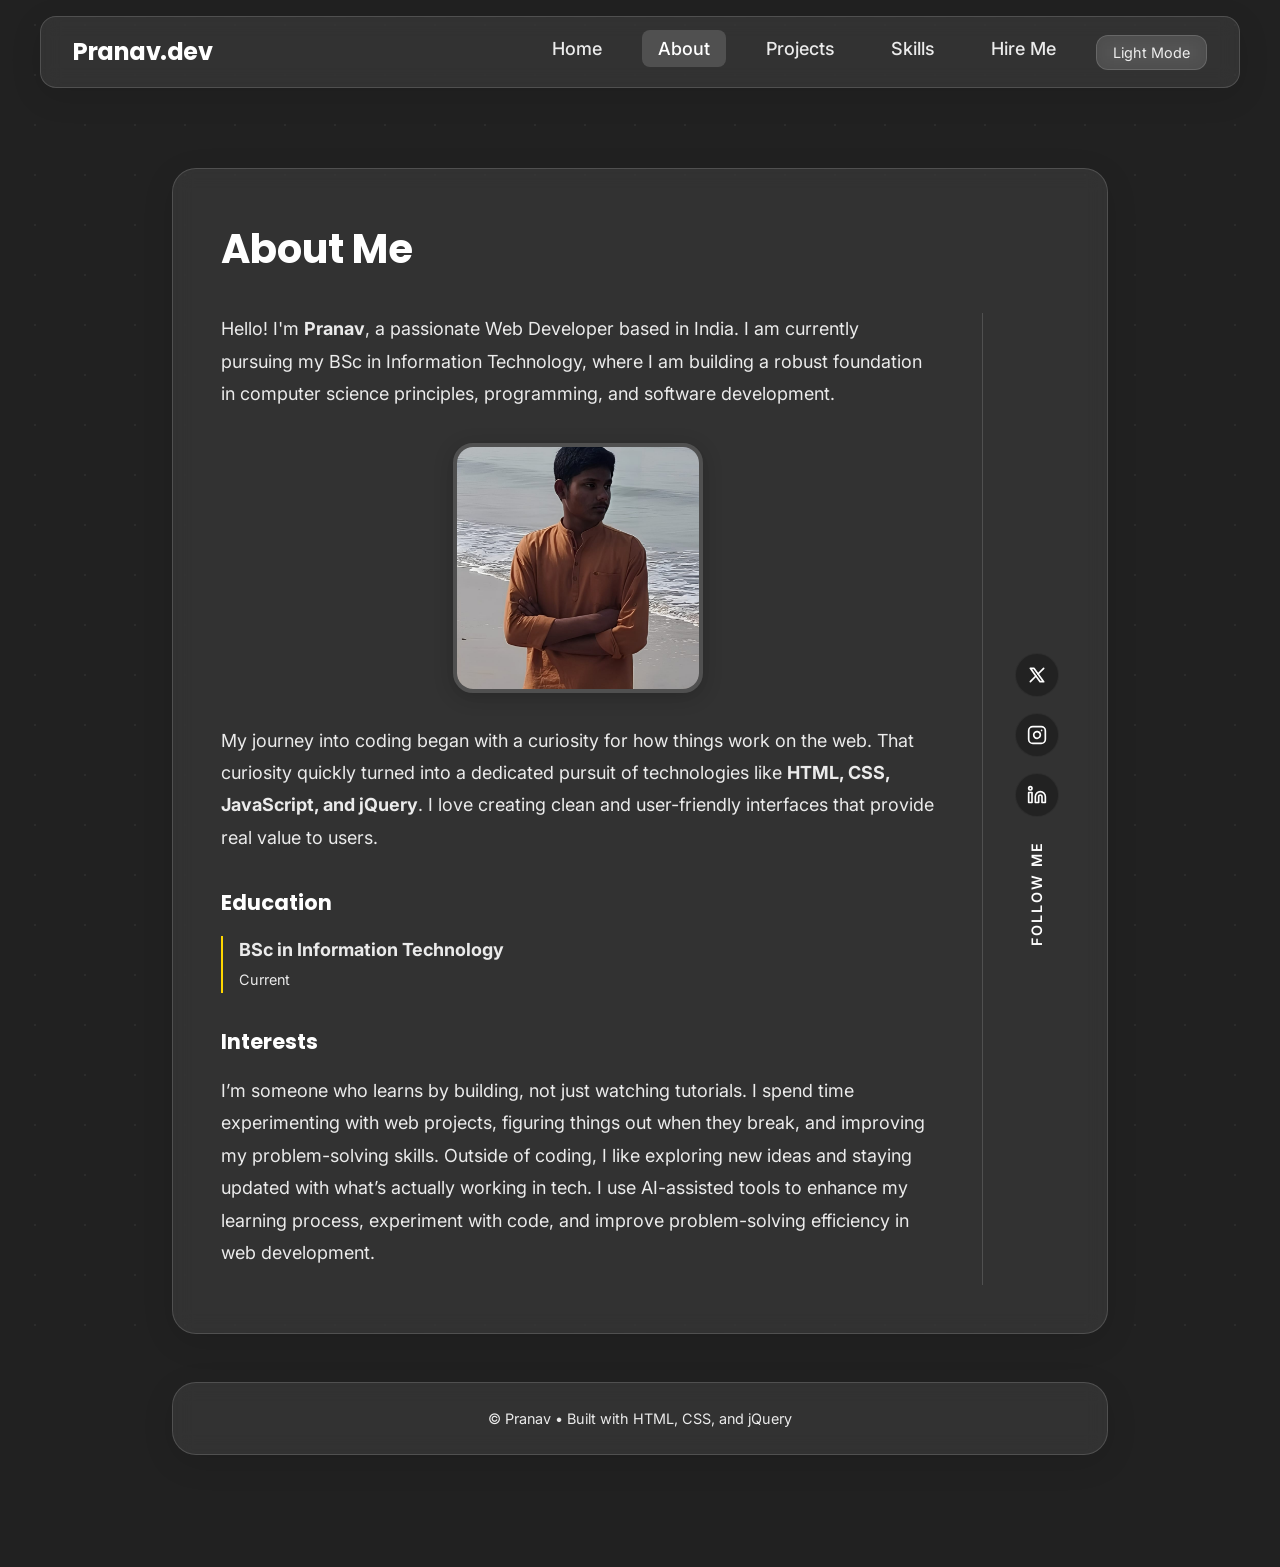
==== about.html @ 515a45e8 "Added Portfolio Website" ====
<!DOCTYPE html>
<html lang="en">

<head>
    <meta charset="UTF-8" />
    <meta name="viewport" content="width=device-width, initial-scale=1.0" />
    <title>About Me | Pranav</title>
    <link rel="preconnect" href="https://fonts.googleapis.com">
    <link rel="preconnect" href="https://fonts.gstatic.com" crossorigin>
    <link href="https://fonts.googleapis.com/css2?family=Poppins:wght@400;600;700&family=Inter:wght@400&display=swap"
        rel="stylesheet">
    <link rel="stylesheet" href="style.css">
    <script src="https://code.jquery.com/jquery-3.7.1.min.js"></script>
</head>

<body>
    <header>
        <nav class="glass">
            <div class="logo">Pranav.dev</div>
            <ul>
                <li><a href="index.html" class="nav-link">Home</a></li>
                <li><a href="about.html" class="nav-link active">About</a></li>
                <li><a href="projects.html" class="nav-link">Projects</a></li>
                <li><a href="skills.html" class="nav-link">Skills</a></li>
                <li><a href="hire.html" class="nav-link">Hire Me</a></li>
                <li><button id="theme-toggle" class="filter-btn" style="padding: 0.5rem 1rem;">Light Mode</button></li>
            </ul>
        </nav>
    </header>

    <main>
        <section id="about-detailed" class="glass">
            <h2>About Me</h2>
            <div class="contact-wrapper">

                <div class="contact-left">
                    <p>
                        Hello! I'm <strong>Pranav</strong>, a passionate Web Developer based in India. I am currently
                        pursuing my BSc in Information Technology, where I am building a robust foundation in computer
                        science principles, programming, and software development.
                    </p>
                    <div class="hero-image" style="margin: 2rem auto; width: 250px; height: 250px;">
                        <img src="Pranav.png" alt="Pranav Avatar" class="avatar"
                            style="width: 100%; height: 100%; object-fit: cover; border-radius: 20px; border: 4px solid var(--glass-border); box-shadow: 0 4px 20px rgba(0,0,0,0.2);">
                    </div>
                    <p>
                        My journey into coding began with a curiosity for how things work on the web. That curiosity
                        quickly turned into a dedicated pursuit of technologies like <strong>HTML, CSS,
                            JavaScript, and jQuery</strong>. I love creating clean and user-friendly
                        interfaces that provide real value to users.
                    </p>

                    <h3
                        style="margin-top: 2rem; margin-bottom: 1rem; color: var(--text-heading); font-family: 'Poppins', sans-serif;">
                        Education</h3>
                    <ul style="list-style: none; color: var(--text-main);">
                        <li
                            style="margin-bottom: 1rem; padding-left: 1rem; border-left: 2px solid var(--accent-color);">
                            <strong>BSc in Information Technology</strong><br>
                            <span style="font-size: 0.9rem; color: var(--text-muted);">Current</span>
                        </li>
                    </ul>

                    <h3
                        style="margin-top: 2rem; margin-bottom: 1rem; color: var(--text-heading); font-family: 'Poppins', sans-serif;">
                        Interests</h3>
                    <p>
                        I’m someone who learns by building, not just watching tutorials. I spend time experimenting with
                        web projects, figuring things out when they break, and improving my problem-solving skills.
                        Outside of coding, I like exploring new ideas and staying updated with what’s actually working
                        in tech. I use AI-assisted tools to enhance my learning process, experiment with code, and
                        improve problem-solving efficiency in web development.
                    </p>
                </div>

                <div class="social-sidebar">
                    <div class="social-icons-vertical">
                        <!-- X (Twitter) -->
                        <a href="https://x.com/PSawant610" class="social-btn" aria-label="X" target="_blank">
                            <svg width="20" height="20" viewBox="0 0 24 24" fill="none" stroke="currentColor"
                                stroke-width="2" stroke-linecap="round" stroke-linejoin="round">
                                <path d="M4 4l11.733 16h4.267l-11.733 -16z" />
                                <path d="M4 20l6.768 -6.768m2.46 -2.46l6.772 -6.772" />
                            </svg>
                        </a>
                        <!-- Instagram -->
                        <a href="https://www.instagram.com/pranav_sawant863/" class="social-btn" aria-label="Instagram"
                            target="_blank">
                            <svg width="20" height="20" viewBox="0 0 24 24" fill="none" stroke="currentColor"
                                stroke-width="2" stroke-linecap="round" stroke-linejoin="round">
                                <rect x="2" y="2" width="20" height="20" rx="5" ry="5"></rect>
                                <path d="M16 11.37A4 4 0 1 1 12.63 8 4 4 0 0 1 16 11.37z"></path>
                                <line x1="17.5" y1="6.5" x2="17.51" y2="6.5"></line>
                            </svg>
                        </a>
                        <!-- LinkedIn -->
                        <a href="https://www.linkedin.com/in/pranav-sawant-1061a63a5" class="social-btn"
                            aria-label="LinkedIn">
                            <svg width="20" height="20" viewBox="0 0 24 24" fill="none" stroke="currentColor"
                                stroke-width="2" stroke-linecap="round" stroke-linejoin="round">
                                <path
                                    d="M16 8a6 6 0 0 1 6 6v7h-4v-7a2 2 0 0 0-2-2 2 2 0 0 0-2 2v7h-4v-7a6 6 0 0 1 6-6z">
                                </path>
                                <rect x="2" y="9" width="4" height="12"></rect>
                                <circle cx="4" cy="4" r="2"></circle>
                            </svg>
                        </a>
                    </div>
                    <div class="social-label-vertical">Follow Me</div>
                </div>
            </div>
        </section>

        <section class="glass footer-card">
            &copy; <span id="year"></span> Pranav • Built with HTML, CSS, and jQuery
        </section>
    </main>

    <script src="script.js"></script>
</body>

</html>
---- style.css ----
* {
        box-sizing: border-box;
        margin: 0;
        padding: 0;
    }

    :root {
        --bg-color: #212121;
        --text-main: rgba(255, 255, 255, 0.9);
        --text-heading: #ffffff;
        --glass-bg: rgba(255, 255, 255, 0.08);
        --glass-border: rgba(255, 255, 255, 0.15);
        --nav-hover: rgba(255, 255, 255, 0.15);
        --accent-color: #FFD700;
        --button-bg: rgba(255, 255, 255, 0.1);
        --input-bg: transparent;
        --dots-color: rgba(255, 255, 255, 0.05);
    }

    body.light-mode {
        --bg-color: #f0f2f5;
        --text-main: #333333;
        --text-heading: #111111;
        --glass-bg: rgba(255, 255, 255, 0.8);
        --glass-border: rgba(0, 0, 0, 0.1);
        --nav-hover: rgba(0, 0, 0, 0.05);
        --accent-color: #0056b3;
        --button-bg: rgba(0, 0, 0, 0.05);
        --input-bg: rgba(0, 0, 0, 0.05);
        --dots-color: rgba(0, 0, 0, 0.05);
    }

    body {
        font-family: 'Inter', sans-serif;
        background: var(--bg-color);
        color: var(--text-main);
        line-height: 1.6;
        font-size: 1.125rem;
        min-height: 100vh;
        position: relative;
        overflow-x: hidden;
        transition: background-color 0.3s ease, color 0.3s ease;
    }

    /* Animated Background Pattern */
    body::before {
        content: '';
        position: fixed;
        top: -50%;
        left: -50%;
        width: 200%;
        height: 200%;
        background: radial-gradient(circle, var(--dots-color) 1px, transparent 1px);
        background-size: 50px 50px;
        animation: moveBackground 20s linear infinite;
        z-index: 0;
    }

    @keyframes moveBackground {
        0% {
            transform: translate(0, 0);
        }

        100% {
            transform: translate(50px, 50px);
        }
    }

    /* Glass Effect */
    .glass {
        background: var(--glass-bg);
        backdrop-filter: blur(10px);
        -webkit-backdrop-filter: blur(10px);
        border: 1px solid var(--glass-border);
        box-shadow: 0 8px 32px rgba(0, 0, 0, 0.1);
        transition: background 0.3s ease, border-color 0.3s ease;
    }

    header {
        position: sticky;
        top: 0;
        z-index: 100;
        padding: 1rem 0;
    }

    nav {
        width: 95%;
        max-width: 1200px;
        margin: 0 auto;
        display: flex;
        justify-content: space-between;
        align-items: center;
        padding: 1rem 2rem;
        border-radius: 16px;
    }

    nav .logo {
        font-family: 'Poppins', sans-serif;
        font-weight: 700;
        font-size: 1.5rem;
        color: var(--text-heading);
        letter-spacing: -0.02em;
    }

    nav ul {
        list-style: none;
        display: flex;
        gap: 1.5rem;
    }

    nav a {
        color: var(--text-main);
        text-decoration: none;
        font-weight: 500;
        padding: 0.5rem 1rem;
        border-radius: 8px;
        transition: all 0.3s ease;
    }

    nav a:hover,
    nav a.active {
        background: var(--nav-hover);
        color: var(--text-heading);
    }

    main {
        max-width: 1000px;
        margin: 0 auto;
        padding: 4rem 2rem;
        position: relative;
        z-index: 1;
    }

    .hero {
        display: flex;
        align-items: center;
        justify-content: space-between;
        text-align: left;
        padding: 4rem 0;
        margin-bottom: 4rem;
        gap: 2rem;
    }

    .hero-content {
        flex: 1;
        max-width: 600px;
    }

    .hero-status-bar {
        display: flex;
        justify-content: space-between;
        align-items: center;
        margin-bottom: 1.5rem;
        width: 100%;
    }

    .role-label {
        color: var(--text-muted);
        font-size: 1rem;
        display: flex;
        align-items: center;
        gap: 0.5rem;
        font-weight: 500;
    }

    .role-label::before {
        content: '';
        display: block;
        width: 8px;
        height: 8px;
        background-color: var(--text-muted);
        border-radius: 50%;
    }

    .status-badge {
        background: rgba(16, 185, 129, 0.1);
        color: #10B981;
        padding: 0.35rem 0.85rem;
        border-radius: 20px;
        font-size: 0.75rem;
        font-weight: 700;
        letter-spacing: 0.05em;
        text-transform: uppercase;
        border: 1px solid rgba(16, 185, 129, 0.2);
        display: flex;
        align-items: center;
        gap: 0.4rem;
    }

    .status-badge::before {
        content: '';
        display: block;
        width: 6px;
        height: 6px;
        background-color: #10B981;
        border-radius: 50%;
        box-shadow: 0 0 8px #10B981;
    }

    .hero h1 {
        font-family: 'Poppins', sans-serif;
        font-size: 4rem;
        font-weight: 700;
        margin-bottom: 1rem;
        line-height: 1.1;
        color: var(--text-heading);
    }

    .hero .tagline {
        font-size: 1.25rem;
        color: var(--text-main);
        font-weight: 400;
        margin-bottom: 2rem;
        line-height: 1.6;
    }

    .hero-actions {
        display: flex;
        gap: 1rem;
    }

    .action-btn {
        background: var(--button-bg);
        color: var(--text-heading);
        border: 1px solid var(--glass-border);
        padding: 0.85rem 1.75rem;
        border-radius: 12px;
        cursor: pointer;
        display: flex;
        align-items: center;
        gap: 0.6rem;
        font-weight: 600;
        font-family: 'Inter', sans-serif;
        transition: all 0.3s ease;
        font-size: 1rem;
    }

    .action-btn:hover {
        background: var(--nav-hover);
        transform: translateY(-2px);
        border-color: var(--text-muted);
    }

    .action-btn.primary {
        background: #FFFFFF;
        color: #000000;
        border: none;
    }

    .action-btn.primary:hover {
        background: rgba(255, 255, 255, 0.9);
        transform: translateY(-2px);
    }

    .hero-image {
        flex: 1;
        display: flex;
        justify-content: center;
        align-items: center;
    }

    .avatar {
        width: 320px;
        height: 320px;
        border-radius: 50%;
        object-fit: cover;
        border: 4px solid var(--glass-border);
        box-shadow: 0 20px 40px rgba(0, 0, 0, 0.2);
    }

    @keyframes float {
        0% {
            transform: translateY(0px);
        }

        50% {
            transform: translateY(-15px);
        }

        100% {
            transform: translateY(0px);
        }
    }

    section {
        padding: 3rem;
        border-radius: 24px;
        margin-bottom: 3rem;
    }

    h2 {
        font-family: 'Poppins', sans-serif;
        font-size: 2.5rem;
        font-weight: 700;
        margin-bottom: 2rem;
        color: var(--text-heading);
    }

    p {
        color: var(--text-main);
        line-height: 1.8;
        margin-bottom: 1rem;
    }

    .tagline span.highlight {
        color: var(--accent-color);
        font-weight: 600;
    }

    code {
        font-family: 'Courier New', monospace;
        background: rgba(0, 0, 0, 0.3);
        padding: 0.125rem 0.5rem;
        border-radius: 6px;
        font-size: 0.9em;
        color: var(--accent-color);
    }

    .projects-controls {
        display: flex;
        gap: 0.75rem;
        margin-bottom: 2rem;
        flex-wrap: wrap;
    }

    .filter-btn {
        border: 1px solid var(--glass-border);
        background: var(--button-bg);
        backdrop-filter: blur(10px);
        -webkit-backdrop-filter: blur(10px);
        color: var(--text-main);
        padding: 0.5rem 1rem;
        border-radius: 12px;
        cursor: pointer;
        font-size: 0.9rem;
        transition: all 0.3s ease;
        font-family: 'Inter', sans-serif;
    }

    .filter-btn:hover {
        background: rgba(255, 255, 255, 0.15);
        transform: translateY(-2px);
    }

    .filter-btn.active {
        background: var(--glass-border);
        color: var(--text-heading);
        border-color: var(--glass-border);
    }

    .projects-grid {
        display: grid;
        grid-template-columns: repeat(auto-fit, minmax(280px, 1fr));
        gap: 2rem;
    }

    .project-card {
        padding: 2rem;
        border-radius: 20px;
        transition: all 0.4s ease;
        cursor: pointer;
        position: relative;
        overflow: hidden;
    }

    .project-card::before {
        content: '';
        position: absolute;
        top: 0;
        left: 0;
        right: 0;
        bottom: 0;
        background: linear-gradient(135deg, var(--glass-bg) 0%, transparent 100%);
        opacity: 0;
        transition: opacity 0.4s ease;
    }

    .project-card:hover {
        transform: translateY(-8px) scale(1.02);
        box-shadow: 0 12px 40px rgba(0, 0, 0, 0.4);
    }

    .project-card:hover::before {
        opacity: 1;
    }

    .project-card h3 {
        font-family: 'Poppins', sans-serif;
        font-size: 1.5rem;
        font-weight: 600;
        margin-bottom: 0.75rem;
        color: var(--text-heading);
        position: relative;
        z-index: 1;
    }

    .project-card p {
        font-size: 1rem;
        color: var(--text-main);
        position: relative;
        z-index: 1;
    }

    .project-tag {
        position: absolute;
        top: 1rem;
        right: 1rem;
        font-size: 0.75rem;
        font-weight: 600;
        padding: 0.375rem 0.875rem;
        background: var(--button-bg);
        color: var(--text-heading);
        border-radius: 12px;
        z-index: 2;
    }

    .skills-grid {
        display: grid;
        grid-template-columns: repeat(auto-fit, minmax(250px, 1fr));
        gap: 1.5rem;
    }

    .skill-category {
        padding: 1.5rem;
        border-radius: 16px;
        background: rgba(255, 255, 255, 0.03);
        transition: transform 0.3s ease;
    }

    .skill-category:hover {
        transform: translateY(-5px);
    }

    .skill-category h3 {
        font-family: 'Poppins', sans-serif;
        font-size: 1.25rem;
        font-weight: 600;
        margin-bottom: 1rem;
        color: var(--text-heading);
        border-bottom: 1px solid var(--glass-border);
        padding-bottom: 0.5rem;
    }

    .skills-list {
        display: flex;
        flex-wrap: wrap;
        gap: 0.75rem;
    }

    .skill-pill {
        padding: 0.5rem 1rem;
        border-radius: 20px;
        font-size: 0.9rem;
        font-weight: 500;
        color: var(--text-heading);
        background: var(--button-bg);
        border: 1px solid var(--glass-border);
        transition: all 0.3s ease;
        cursor: default;
    }

    .skill-pill:hover {
        background: var(--nav-hover);
        border-color: var(--accent-color);
        transform: translateY(-2px);
        box-shadow: 0 4px 12px rgba(0, 0, 0, 0.2);
    }

    .log {
        margin-top: 2rem;
        padding: 1.5rem;
        border-radius: 20px;
        max-height: 200px;
        overflow: auto;
        font-size: 0.85rem;
    }

    .log h4 {
        margin-bottom: 0.75rem;
        font-size: 1rem;
        color: var(--text-heading);
        font-family: 'Poppins', sans-serif;
        font-weight: 600;
    }

    .log ul {
        list-style: disc;
        margin-left: 1.5rem;
        color: var(--text-main);
    }

    .log li {
        margin-bottom: 0.5rem;
    }



    .success-msg {
        margin-top: 0.75rem;
        font-size: 0.95rem;
        color: #FFD700;
        display: none;
    }

    footer {
        display: none;
        /* Removed external footer */
    }

    .footer-card {
        text-align: center;
        padding: 1.5rem;
        margin-top: 2rem;
        color: var(--text-muted);
        font-size: 0.9rem;
    }

    /* Contact Section - Reverted to simple style */
    .contact-form {
        margin-top: 2rem;
        display: grid;
        gap: 1rem;
        max-width: 100%;
    }

    .contact-form input,
    .contact-form textarea {
        width: 100%;
        height: 52.8px;
        padding: 1rem;
        border-radius: 12px;
        font-family: inherit;
        font-size: 1rem;
        transition: all 0.3s ease;
        color: var(--text-heading);
        background: var(--input-bg);
        border: 1px solid var(--glass-border);
        box-sizing: border-box;
    }

    .contact-form input::placeholder,
    .contact-form textarea::placeholder {
        color: var(--text-muted);
    }

    .contact-form input:focus,
    .contact-form textarea:focus {
        outline: none;
        box-shadow: 0 0 0 3px var(--glass-border);
        background: var(--nav-hover);
    }

    .contact-form button {
        background: var(--button-bg);
        color: var(--text-heading);
        border: 1px solid var(--glass-border);
        height: 52.8px;
        padding: 0 2rem;
        border-radius: 12px;
        font-weight: 600;
        font-size: 1rem;
        cursor: pointer;
        transition: all 0.3s ease;
        font-family: 'Poppins', sans-serif;
        display: flex;
        align-items: center;
        justify-content: center;
    }

    .contact-form button:hover {
        background: var(--nav-hover);
        transform: translateY(-2px);
        box-shadow: 0 6px 20px rgba(0, 0, 0, 0.4);
    }

    /* Contact & Social Merge */
    .contact-wrapper {
        display: flex;
        justify-content: space-between;
        gap: 3rem;
        align-items: flex-start;
    }

    .contact-left {
        flex: 1;
        max-width: 735px;
    }

    .social-sidebar {
        display: flex;
        flex-direction: column;
        align-items: center;
        gap: 1.5rem;
        padding-left: 2rem;
        border-left: 1px solid var(--glass-border);
        align-self: stretch;
        justify-content: center;
    }

    .social-label-vertical {
        writing-mode: vertical-rl;
        text-orientation: mixed;
        transform: rotate(180deg);
        font-weight: 600;
        color: var(--text-heading);
        letter-spacing: 2px;
        font-size: 0.9rem;
        text-transform: uppercase;
    }

    .social-icons-vertical {
        display: flex;
        flex-direction: column;
        gap: 1rem;
    }

    @media (max-width: 768px) {
        .contact-wrapper {
            flex-direction: column;
            gap: 2rem;
        }

        .social-sidebar {
            flex-direction: row;
            width: 100%;
            padding-left: 0;
            padding-top: 2rem;
            border-left: none;
            border-top: 1px solid var(--glass-border);
            justify-content: space-between;
        }

        .social-label-vertical {
            writing-mode: horizontal-tb;
            transform: none;
            letter-spacing: 1px;
        }

        .social-icons-vertical {
            flex-direction: row;
        }

        .social-row {
            flex-direction: column;
            gap: 1.5rem;
        }
    }

    /* Scrollbar styling */
    .log::-webkit-scrollbar {
        width: 8px;
    }

    .log::-webkit-scrollbar-track {
        background: rgba(255, 255, 255, 0.1);
        border-radius: 4px;
    }

    .log::-webkit-scrollbar-thumb {
        background: rgba(255, 255, 255, 0.3);
        border-radius: 4px;
    }

    .log::-webkit-scrollbar-thumb:hover {
        background: rgba(255, 255, 255, 0.5);
    }

    .footer-content {
        max-width: 800px;
        margin: 0 auto;
        background: var(--glass-bg);
        border: 1px solid var(--glass-border);
        border-radius: 16px;
        padding: 1.5rem 2rem;
    }

    .social-row {
        display: flex;
        justify-content: space-between;
        align-items: center;
        margin-bottom: 1.5rem;
        padding-bottom: 1.5rem;
        border-bottom: 1px solid var(--glass-border);
    }

    .social-label-group {
        display: flex;
        align-items: center;
        gap: 0.75rem;
        font-weight: 600;
        color: var(--text-heading);
        font-size: 1.1rem;
    }

    .social-dot {
        width: 8px;
        height: 8px;
        background-color: var(--text-muted);
        border-radius: 50%;
    }

    .social-icons {
        display: flex;
        gap: 0.75rem;
    }

    .social-btn {
        width: 44px;
        height: 44px;
        border-radius: 50%;
        background: rgba(30, 30, 30, 0.8);
        display: flex;
        align-items: center;
        justify-content: center;
        color: #fff;
        transition: all 0.3s ease;
        cursor: pointer;
        border: 1px solid rgba(255, 255, 255, 0.05);
    }

    .social-btn:hover {
        background: var(--text-heading);
        color: var(--bg-color);
        transform: translateY(-2px);
    }

    /* Home Page Redesign Styles */

    .home-main {
        display: flex;
        justify-content: center;
        align-items: center;
        min-height: 80vh;
        /* Fill visible area */
    }

    .home-container {
        text-align: center;
        width: 100%;
        max-width: 800px;
        display: flex;
        flex-direction: column;
        gap: 3rem;
        align-items: center;
    }

    .cta-section {
        display: flex;
        flex-direction: column;
        align-items: center;
        gap: 1.5rem;
    }

    .cta-title {
        font-size: 4rem;
        font-weight: 700;
        color: var(--text-heading);
        letter-spacing: -0.02em;
        margin: 0;
    }

    .cta-subtitle {
        font-size: 1.4rem;
        color: var(--text-muted);
        font-weight: 400;
        margin: 0;
    }

    .cta-buttons {
        display: flex;
        gap: 1rem;
        margin-top: 1rem;
    }

    .action-btn {
        padding: 0.8rem 1.6rem;
        border-radius: 8px;
        border: 1px solid var(--glass-border);
        background: rgba(255, 255, 255, 0.05);
        color: var(--text-heading);
        font-weight: 600;
        cursor: pointer;
        display: flex;
        align-items: center;
        gap: 0.5rem;
        transition: all 0.3s ease;
        font-family: 'Inter', sans-serif;
    }

    .action-btn.secondary {
        background: transparent;
        border: 1px solid var(--nav-border);
        color: var(--text-muted);
    }

    .action-btn.secondary:hover {
        background: var(--nav-hover);
        color: var(--text-heading);
        border-color: var(--text-muted);
    }

    .action-btn:hover {
        background: rgba(255, 255, 255, 0.1);
        transform: translateY(-2px);
    }

    /* Social Bar Home */
    .social-bar-home {
        display: flex;
        justify-content: space-between;
        align-items: center;
        width: 100%;
        max-width: 600px;
        /* Adjust width as needed */
        padding: 1rem 2rem;
        background: var(--card-bg);
        border: 1px solid var(--glass-border);
        border-radius: 12px;
        backdrop-filter: blur(10px);
    }

    .social-left {
        display: flex;
        align-items: center;
        gap: 0.8rem;
    }

    .status-dot {
        width: 8px;
        height: 8px;
        background-color: var(--text-muted);
        border-radius: 50%;
    }

    .follow-text {
        font-weight: 600;
        color: var(--text-heading);
        font-size: 1rem;
    }

    .social-right {
        display: flex;
        gap: 0.5rem;
    }

    .social-icon {
        width: 40px;
        height: 40px;
        display: flex;
        align-items: center;
        justify-content: center;
        border-radius: 50%;
        background: rgba(255, 255, 255, 0.05);
        /* Slight bg */
        color: var(--text-main);
        transition: all 0.3s ease;
    }

    .social-icon:hover {
        background: var(--text-heading);
        color: var(--bg-color);
        /* Invert colors on hover */
        transform: translateY(-2px);
    }

    .home-footer {
        margin-top: 2rem;
        font-size: 0.9rem;
        color: var(--text-muted);
        text-align: center;
    }

    .home-footer a {
        color: var(--text-main);
        text-decoration: none;
        transition: color 0.3s;
    }

    .home-footer a:hover {
        color: var(--text-heading);
        text-decoration: underline;
    }

    /* Split Layout Styles */
    .hero-split {
        display: flex;
        justify-content: space-between;
        align-items: center;
        width: 100%;
        text-align: left;
        gap: 2rem;
    }

    .hero-left {
        flex: 1;
        display: flex;
        flex-direction: column;
        gap: 1.5rem;
        align-items: flex-start;
    }

    .hero-right {
        flex: 1;
        display: flex;
        justify-content: center;
        align-items: center;
    }

    .status-row {
        display: flex;
        align-items: center;
        width: 100%;
        justify-content: space-between;
        margin-bottom: 0.5rem;
    }

    .role-text {
        font-size: 1.1rem;
        color: var(--text-muted);
        display: flex;
        align-items: center;
        gap: 0.5rem;
    }

    .bullet {
        font-size: 0.8rem;
        color: var(--text-muted);
    }

    .status-badge-green {
        display: inline-flex;
        align-items: center;
        gap: 0.5rem;
        padding: 0.4rem 0.8rem;
        background: rgba(46, 160, 67, 0.15);
        color: #3fb950;
        border-radius: 20px;
        font-size: 0.75rem;
        font-weight: 700;
        border: 1px solid rgba(46, 160, 67, 0.4);
        letter-spacing: 0.05em;
    }

    .status-dot-green {
        width: 6px;
        height: 6px;
        background-color: #3fb950;
        border-radius: 50%;
        box-shadow: 0 0 8px rgba(63, 185, 80, 0.6);
    }

    .cta-title-split {
        font-size: 4rem;
        font-weight: 700;
        color: var(--text-heading);
        letter-spacing: -0.02em;
        line-height: 1.1;
        margin: 0;
    }

    .cta-subtitle-split {
        font-size: 1.25rem;
        color: var(--text-muted);
        font-weight: 400;
        line-height: 1.6;
        margin: 0;
        max-width: 90%;
    }

    .avatar-container-large {
        width: 280px;
        height: 280px;
        border-radius: 50%;
        overflow: hidden;
        border: 4px solid var(--glass-border);
        background: var(--card-bg);
        box-shadow: 0 0 30px rgba(0, 0, 0, 0.5);
        animation: avatarBounce 3s ease-in-out infinite;
    }

    .avatar-large {
        width: 100%;
        height: 100%;
        object-fit: cover;
    }

    @keyframes avatarBounce {

        0%,
        100% {
            transform: translateY(0);
        }

        50% {
            transform: translateY(-15px);
        }
    }

    @media (max-width: 768px) {
        .hero-split {
            flex-direction: column-reverse;
            /* Avatar on top for mobile? Or existing top-down flow */
            text-align: center;
        }

        .hero-left {
            align-items: center;
        }

        .status-row {
            justify-content: center;
            gap: 1rem;
            flex-wrap: wrap;
        }

        .cta-subtitle-split {
            max-width: 100%;
        }

        .cta-buttons {
            justify-content: center;
        }
    }

    /* Split Layout Styles */
    .hero-split {
        display: flex;
        justify-content: space-between;
        align-items: center;
        width: 100%;
        text-align: left;
        gap: 2rem;
    }

    .hero-left {
        flex: 1;
        display: flex;
        flex-direction: column;
        gap: 1.5rem;
        align-items: flex-start;
    }

    .hero-right {
        flex: 1;
        display: flex;
        justify-content: center;
        align-items: center;
    }

    .status-row {
        display: flex;
        align-items: center;
        width: 100%;
        justify-content: space-between;
        margin-bottom: 0.5rem;
    }

    .role-text {
        font-size: 1.1rem;
        color: var(--text-muted);
        display: flex;
        align-items: center;
        gap: 0.5rem;
    }

    .bullet {
        font-size: 0.8rem;
        color: var(--text-muted);
    }

    .status-badge-green {
        display: inline-flex;
        align-items: center;
        gap: 0.5rem;
        padding: 0.4rem 0.8rem;
        background: rgba(46, 160, 67, 0.15);
        color: #3fb950;
        border-radius: 20px;
        font-size: 0.75rem;
        font-weight: 700;
        border: 1px solid rgba(46, 160, 67, 0.4);
        letter-spacing: 0.05em;
    }

    .status-dot-green {
        width: 6px;
        height: 6px;
        background-color: #3fb950;
        border-radius: 50%;
        box-shadow: 0 0 8px rgba(63, 185, 80, 0.6);
    }

    .cta-title-split {
        font-size: 4rem;
        font-weight: 700;
        color: var(--text-heading);
        letter-spacing: -0.02em;
        line-height: 1.1;
        margin: 0;
    }

    .cta-subtitle-split {
        font-size: 1.25rem;
        color: var(--text-muted);
        font-weight: 400;
        line-height: 1.6;
        margin: 0;
        max-width: 90%;
    }

    .avatar-container-large {
        width: 280px;
        height: 280px;
        border-radius: 50%;
        overflow: hidden;
        border: 4px solid var(--glass-border);
        background: var(--card-bg);
        box-shadow: 0 0 30px rgba(0, 0, 0, 0.5);
    }

    .avatar-large {
        width: 100%;
        height: 100%;
        object-fit: cover;
    }

    @media (max-width: 768px) {
        .hero-split {
            flex-direction: column-reverse;
            /* Avatar on top for mobile? Or existing top-down flow */
            text-align: center;
        }

        .hero-left {
            align-items: center;
        }

        .status-row {
            justify-content: center;
            gap: 1rem;
            flex-wrap: wrap;
        }

        .cta-subtitle-split {
            max-width: 100%;
        }

        .cta-buttons {
            justify-content: center;
        }
    }

    /* Home Page Redesign Styles */

    .home-main {
        display: flex;
        justify-content: center;
        align-items: center;
        min-height: 80vh;
        /* Fill visible area */
    }

    .home-container {
        text-align: center;
        width: 100%;
        max-width: 800px;
        display: flex;
        flex-direction: column;
        gap: 3rem;
        align-items: center;
    }

    .cta-section {
        display: flex;
        flex-direction: column;
        align-items: center;
        gap: 1.5rem;
    }

    .cta-title {
        font-size: 4rem;
        font-weight: 700;
        color: var(--text-heading);
        letter-spacing: -0.02em;
        margin: 0;
    }

    .cta-subtitle {
        font-size: 1.4rem;
        color: var(--text-muted);
        font-weight: 400;
        margin: 0;
    }

    .cta-buttons {
        display: flex;
        gap: 1rem;
        margin-top: 1rem;
    }

    .action-btn {
        padding: 0.8rem 1.6rem;
        border-radius: 8px;
        border: 1px solid var(--glass-border);
        background: rgba(255, 255, 255, 0.05);
        color: var(--text-heading);
        font-weight: 600;
        cursor: pointer;
        display: flex;
        align-items: center;
        gap: 0.5rem;
        transition: all 0.3s ease;
        font-family: 'Inter', sans-serif;
    }

    .action-btn.secondary {
        background: transparent;
        border: 1px solid var(--nav-border);
        color: var(--text-muted);
    }

    .action-btn.secondary:hover {
        background: var(--nav-hover);
        color: var(--text-heading);
        border-color: var(--text-muted);
    }

    .action-btn:hover {
        background: rgba(255, 255, 255, 0.1);
        transform: translateY(-2px);
    }

    /* Social Bar Home */
    .social-bar-home {
        display: flex;
        justify-content: space-between;
        align-items: center;
        width: 100%;
        max-width: 600px;
        /* Adjust width as needed */
        padding: 1rem 2rem;
        background: var(--card-bg);
        border: 1px solid var(--glass-border);
        border-radius: 12px;
        backdrop-filter: blur(10px);
    }

    .social-left {
        display: flex;
        align-items: center;
        gap: 0.8rem;
    }

    .status-dot {
        width: 8px;
        height: 8px;
        background-color: var(--text-muted);
        border-radius: 50%;
    }

    .follow-text {
        font-weight: 600;
        color: var(--text-heading);
        font-size: 1rem;
    }

    .social-right {
        display: flex;
        gap: 0.5rem;
    }

    .social-icon {
        width: 40px;
        height: 40px;
        display: flex;
        align-items: center;
        justify-content: center;
        border-radius: 50%;
        background: rgba(255, 255, 255, 0.05);
        /* Slight bg */
        color: var(--text-main);
        transition: all 0.3s ease;
    }

    .social-icon:hover {
        background: var(--text-heading);
        color: var(--bg-color);
        /* Invert colors on hover */
        transform: translateY(-2px);
    }

    .home-footer {
        margin-top: 2rem;
        font-size: 0.9rem;
        color: var(--text-muted);
        text-align: center;
    }

    .home-footer a {
        color: var(--text-main);
        text-decoration: none;
        transition: color 0.3s;
    }

    .home-footer a:hover {
        color: var(--text-heading);
        text-decoration: underline;
    }
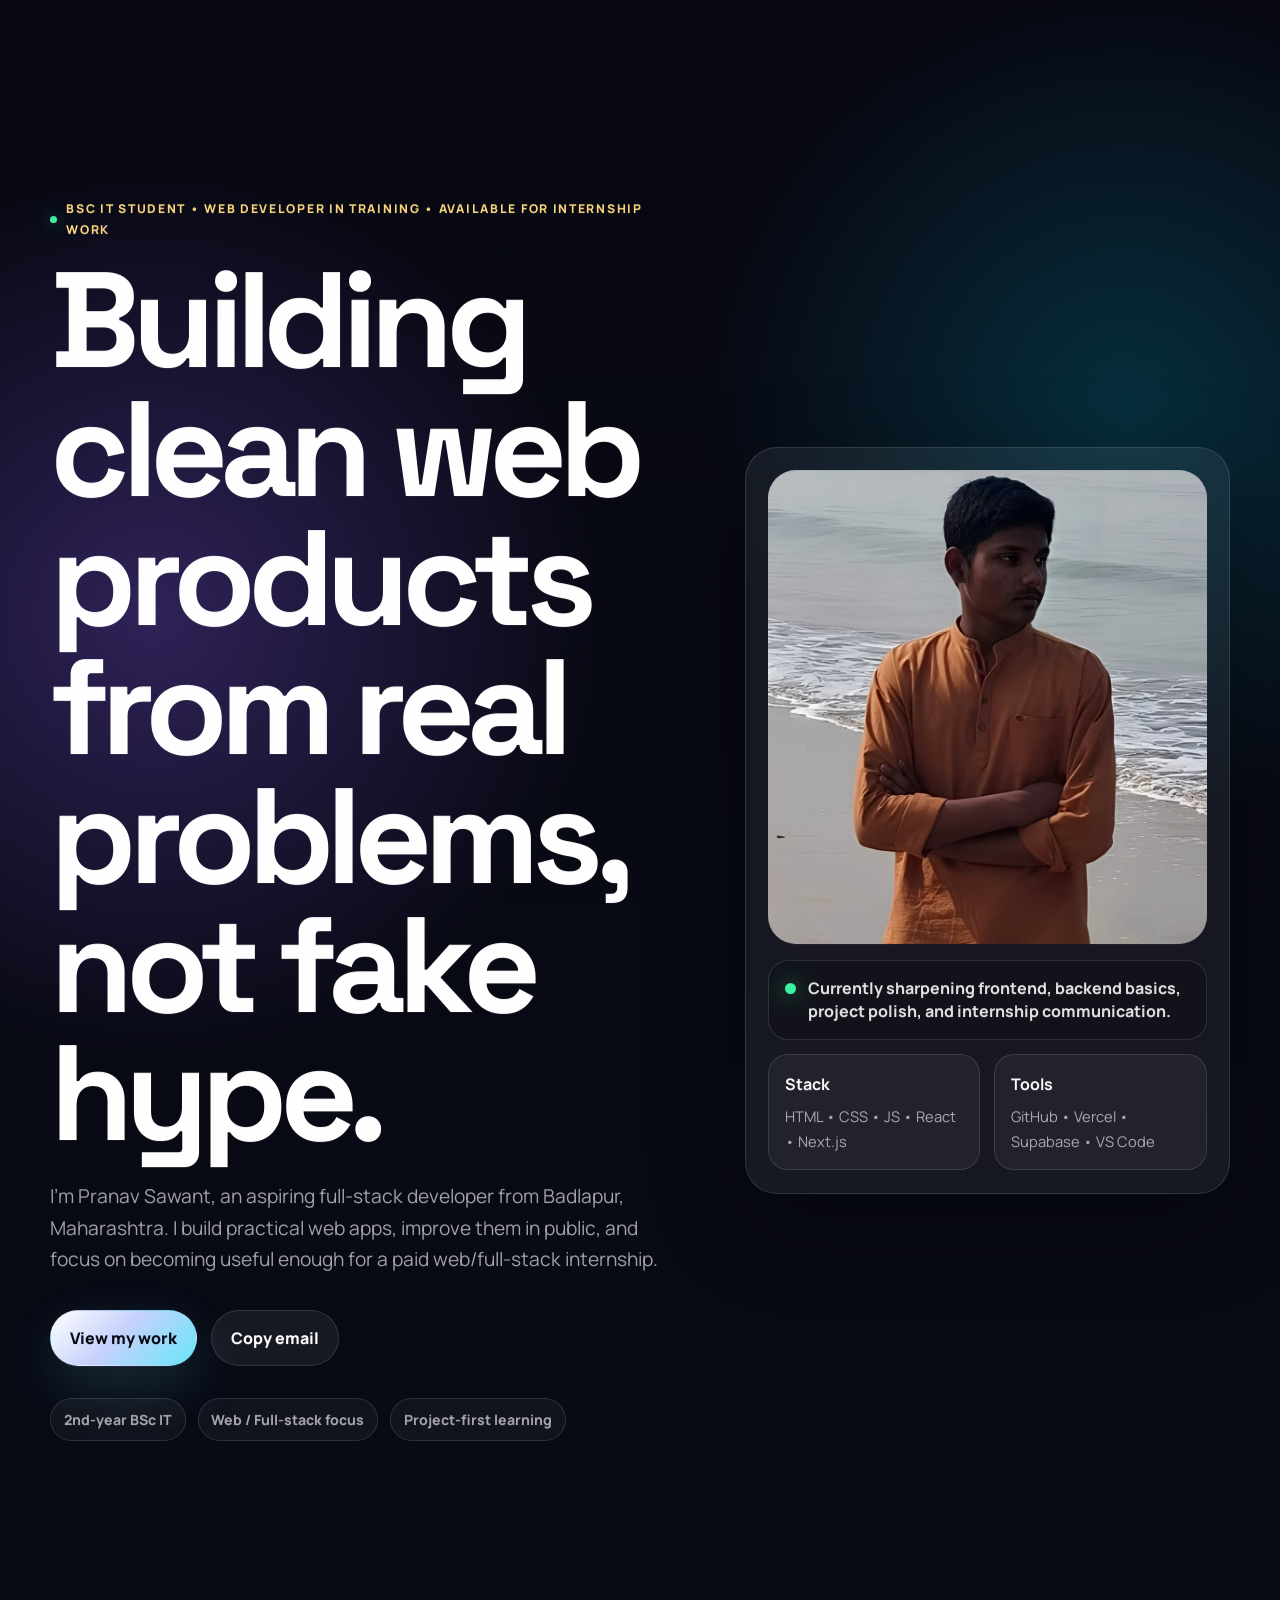
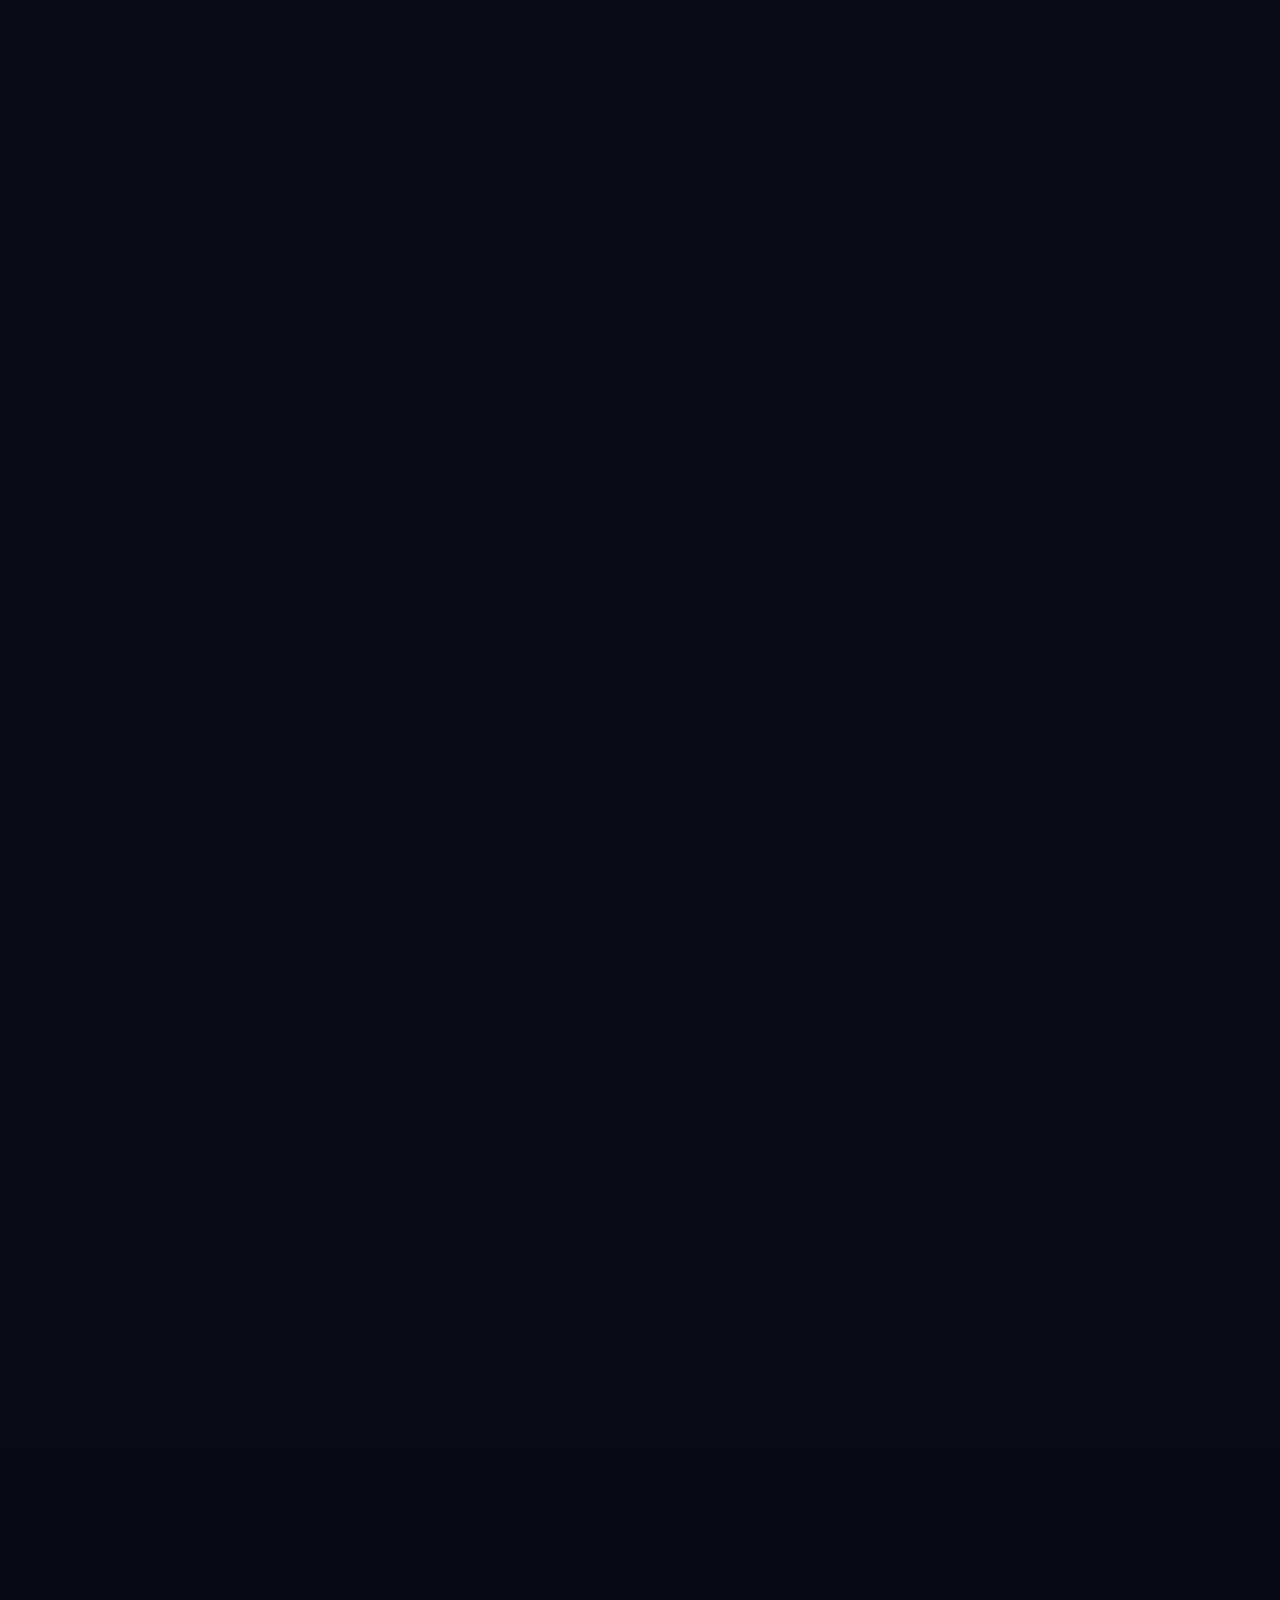
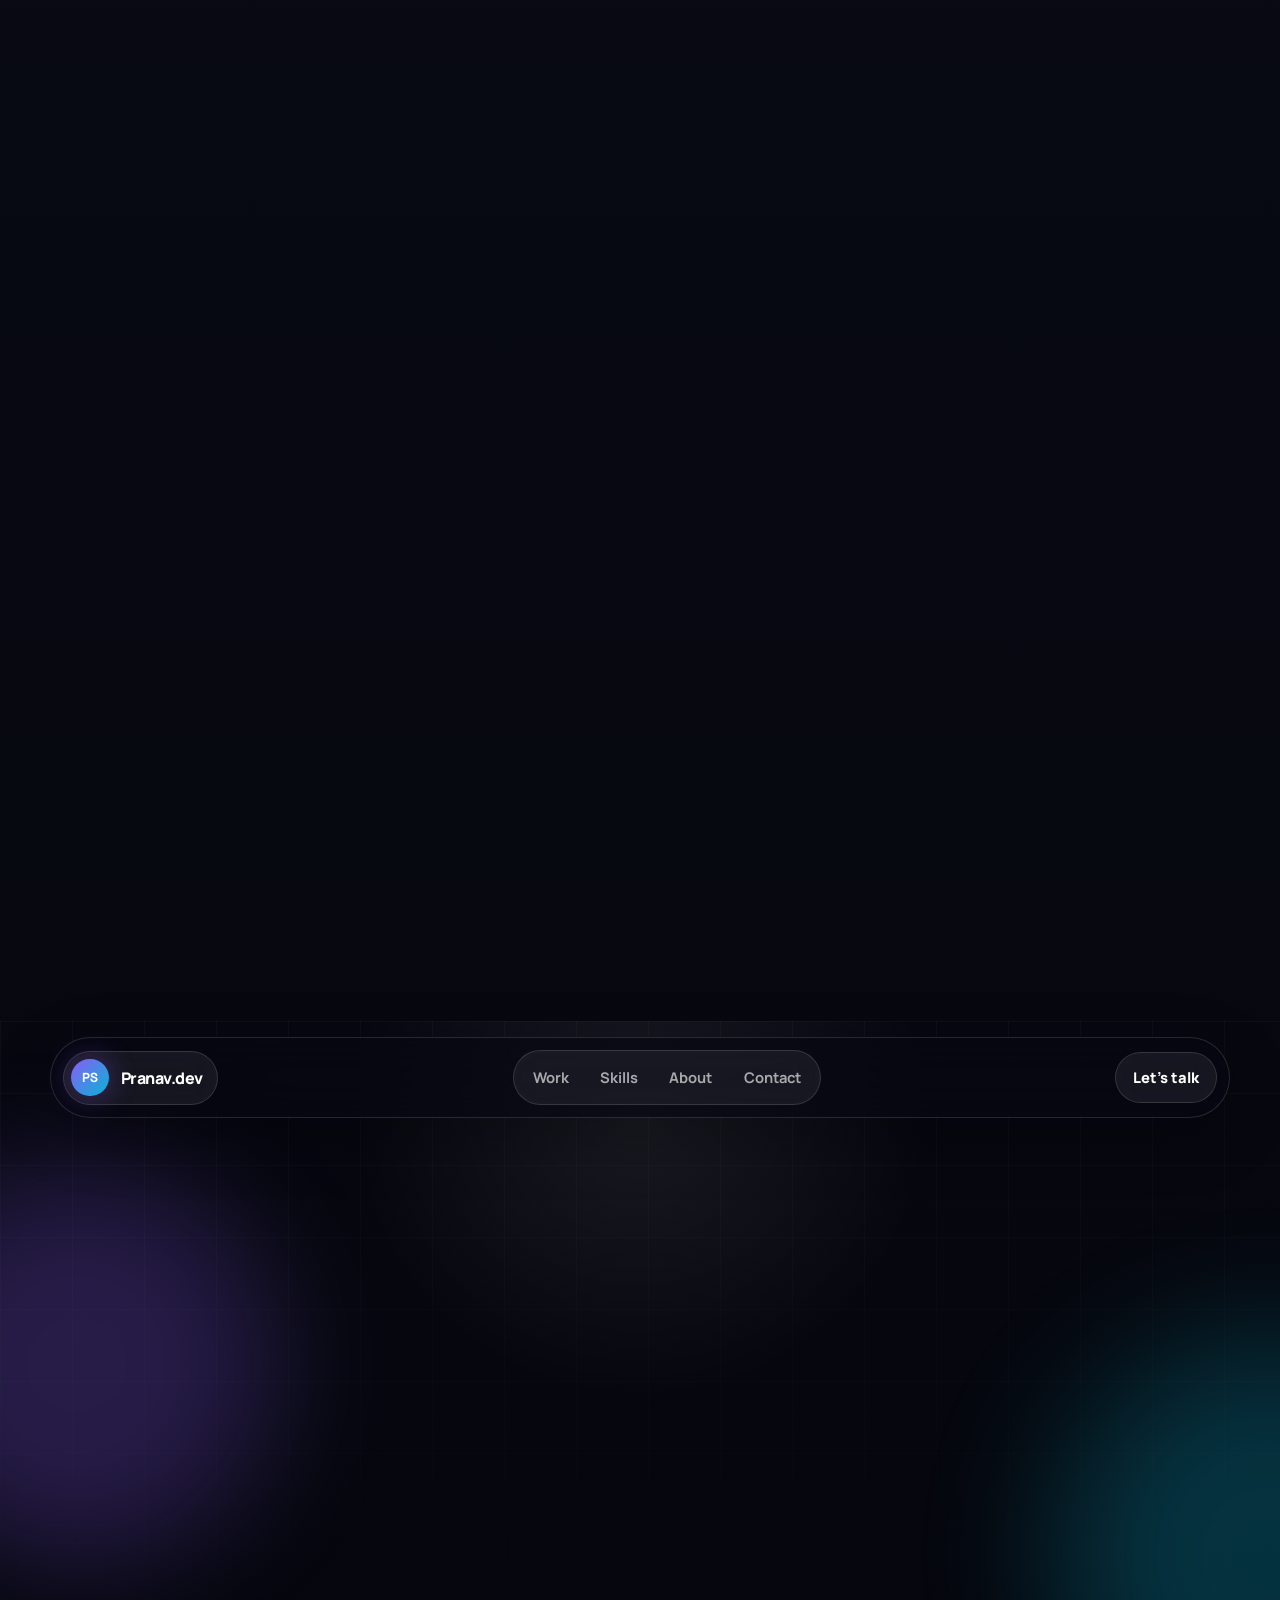
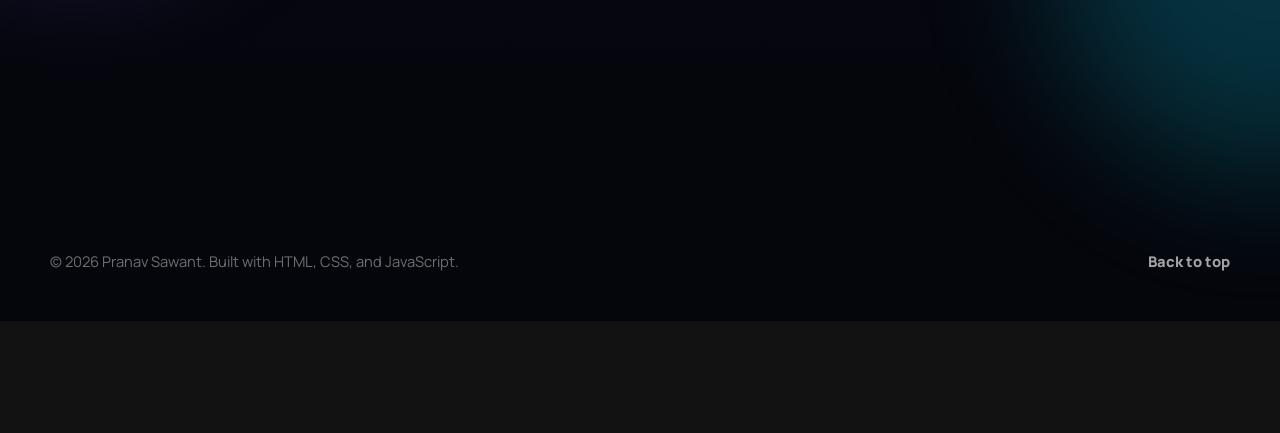
==== commit f96d9c98: "Redirect legacy about page to new about section" ====
--- a/about.html
+++ b/about.html
@@ -1,122 +1,13 @@
-<!DOCTYPE html>
-<html lang="en">
-
-<head>
-    <meta charset="UTF-8" />
-    <meta name="viewport" content="width=device-width, initial-scale=1.0" />
-    <title>About Me | Pranav</title>
-    <link rel="preconnect" href="https://fonts.googleapis.com">
-    <link rel="preconnect" href="https://fonts.gstatic.com" crossorigin>
-    <link href="https://fonts.googleapis.com/css2?family=Poppins:wght@400;600;700&family=Inter:wght@400&display=swap"
-        rel="stylesheet">
-    <link rel="stylesheet" href="style.css">
-    <script src="https://code.jquery.com/jquery-3.7.1.min.js"></script>
-</head>
-
-<body>
-    <header>
-        <nav class="glass">
-            <div class="logo">Pranav.dev</div>
-            <ul>
-                <li><a href="index.html" class="nav-link">Home</a></li>
-                <li><a href="about.html" class="nav-link active">About</a></li>
-                <li><a href="projects.html" class="nav-link">Projects</a></li>
-                <li><a href="skills.html" class="nav-link">Skills</a></li>
-                <li><a href="hire.html" class="nav-link">Hire Me</a></li>
-                <li><button id="theme-toggle" class="filter-btn" style="padding: 0.5rem 1rem;">Light Mode</button></li>
-            </ul>
-        </nav>
-    </header>
-
-    <main>
-        <section id="about-detailed" class="glass">
-            <h2>About Me</h2>
-            <div class="contact-wrapper">
-
-                <div class="contact-left">
-                    <p>
-                        Hello! I'm <strong>Pranav</strong>, a passionate Web Developer based in India. I am currently
-                        pursuing my BSc in Information Technology, where I am building a robust foundation in computer
-                        science principles, programming, and software development.
-                    </p>
-                    <div class="hero-image" style="margin: 2rem auto; width: 250px; height: 250px;">
-                        <img src="Pranav.png" alt="Pranav Avatar" class="avatar"
-                            style="width: 100%; height: 100%; object-fit: cover; border-radius: 20px; border: 4px solid var(--glass-border); box-shadow: 0 4px 20px rgba(0,0,0,0.2);">
-                    </div>
-                    <p>
-                        My journey into coding began with a curiosity for how things work on the web. That curiosity
-                        quickly turned into a dedicated pursuit of technologies like <strong>HTML, CSS,
-                            JavaScript, and jQuery</strong>. I love creating clean and user-friendly
-                        interfaces that provide real value to users.
-                    </p>
-
-                    <h3
-                        style="margin-top: 2rem; margin-bottom: 1rem; color: var(--text-heading); font-family: 'Poppins', sans-serif;">
-                        Education</h3>
-                    <ul style="list-style: none; color: var(--text-main);">
-                        <li
-                            style="margin-bottom: 1rem; padding-left: 1rem; border-left: 2px solid var(--accent-color);">
-                            <strong>BSc in Information Technology</strong><br>
-                            <span style="font-size: 0.9rem; color: var(--text-muted);">Current</span>
-                        </li>
-                    </ul>
-
-                    <h3
-                        style="margin-top: 2rem; margin-bottom: 1rem; color: var(--text-heading); font-family: 'Poppins', sans-serif;">
-                        Interests</h3>
-                    <p>
-                        I’m someone who learns by building, not just watching tutorials. I spend time experimenting with
-                        web projects, figuring things out when they break, and improving my problem-solving skills.
-                        Outside of coding, I like exploring new ideas and staying updated with what’s actually working
-                        in tech. I use AI-assisted tools to enhance my learning process, experiment with code, and
-                        improve problem-solving efficiency in web development.
-                    </p>
-                </div>
-
-                <div class="social-sidebar">
-                    <div class="social-icons-vertical">
-                        <!-- X (Twitter) -->
-                        <a href="https://x.com/PSawant610" class="social-btn" aria-label="X" target="_blank">
-                            <svg width="20" height="20" viewBox="0 0 24 24" fill="none" stroke="currentColor"
-                                stroke-width="2" stroke-linecap="round" stroke-linejoin="round">
-                                <path d="M4 4l11.733 16h4.267l-11.733 -16z" />
-                                <path d="M4 20l6.768 -6.768m2.46 -2.46l6.772 -6.772" />
-                            </svg>
-                        </a>
-                        <!-- Instagram -->
-                        <a href="https://www.instagram.com/pranav_sawant863/" class="social-btn" aria-label="Instagram"
-                            target="_blank">
-                            <svg width="20" height="20" viewBox="0 0 24 24" fill="none" stroke="currentColor"
-                                stroke-width="2" stroke-linecap="round" stroke-linejoin="round">
-                                <rect x="2" y="2" width="20" height="20" rx="5" ry="5"></rect>
-                                <path d="M16 11.37A4 4 0 1 1 12.63 8 4 4 0 0 1 16 11.37z"></path>
-                                <line x1="17.5" y1="6.5" x2="17.51" y2="6.5"></line>
-                            </svg>
-                        </a>
-                        <!-- LinkedIn -->
-                        <a href="https://www.linkedin.com/in/pranav-sawant-1061a63a5" class="social-btn"
-                            aria-label="LinkedIn">
-                            <svg width="20" height="20" viewBox="0 0 24 24" fill="none" stroke="currentColor"
-                                stroke-width="2" stroke-linecap="round" stroke-linejoin="round">
-                                <path
-                                    d="M16 8a6 6 0 0 1 6 6v7h-4v-7a2 2 0 0 0-2-2 2 2 0 0 0-2 2v7h-4v-7a6 6 0 0 1 6-6z">
-                                </path>
-                                <rect x="2" y="9" width="4" height="12"></rect>
-                                <circle cx="4" cy="4" r="2"></circle>
-                            </svg>
-                        </a>
-                    </div>
-                    <div class="social-label-vertical">Follow Me</div>
-                </div>
-            </div>
-        </section>
-
-        <section class="glass footer-card">
-            &copy; <span id="year"></span> Pranav • Built with HTML, CSS, and jQuery
-        </section>
-    </main>
-
-    <script src="script.js"></script>
-</body>
-
-</html>+<!DOCTYPE html>
+<html lang="en">
+<head>
+  <meta charset="UTF-8" />
+  <meta name="viewport" content="width=device-width, initial-scale=1.0" />
+  <meta http-equiv="refresh" content="0; url=index.html#about" />
+  <title>About | Pranav Sawant</title>
+  <link rel="canonical" href="index.html#about" />
+</head>
+<body>
+  <p>Redirecting to <a href="index.html#about">About</a>.</p>
+</body>
+</html>
